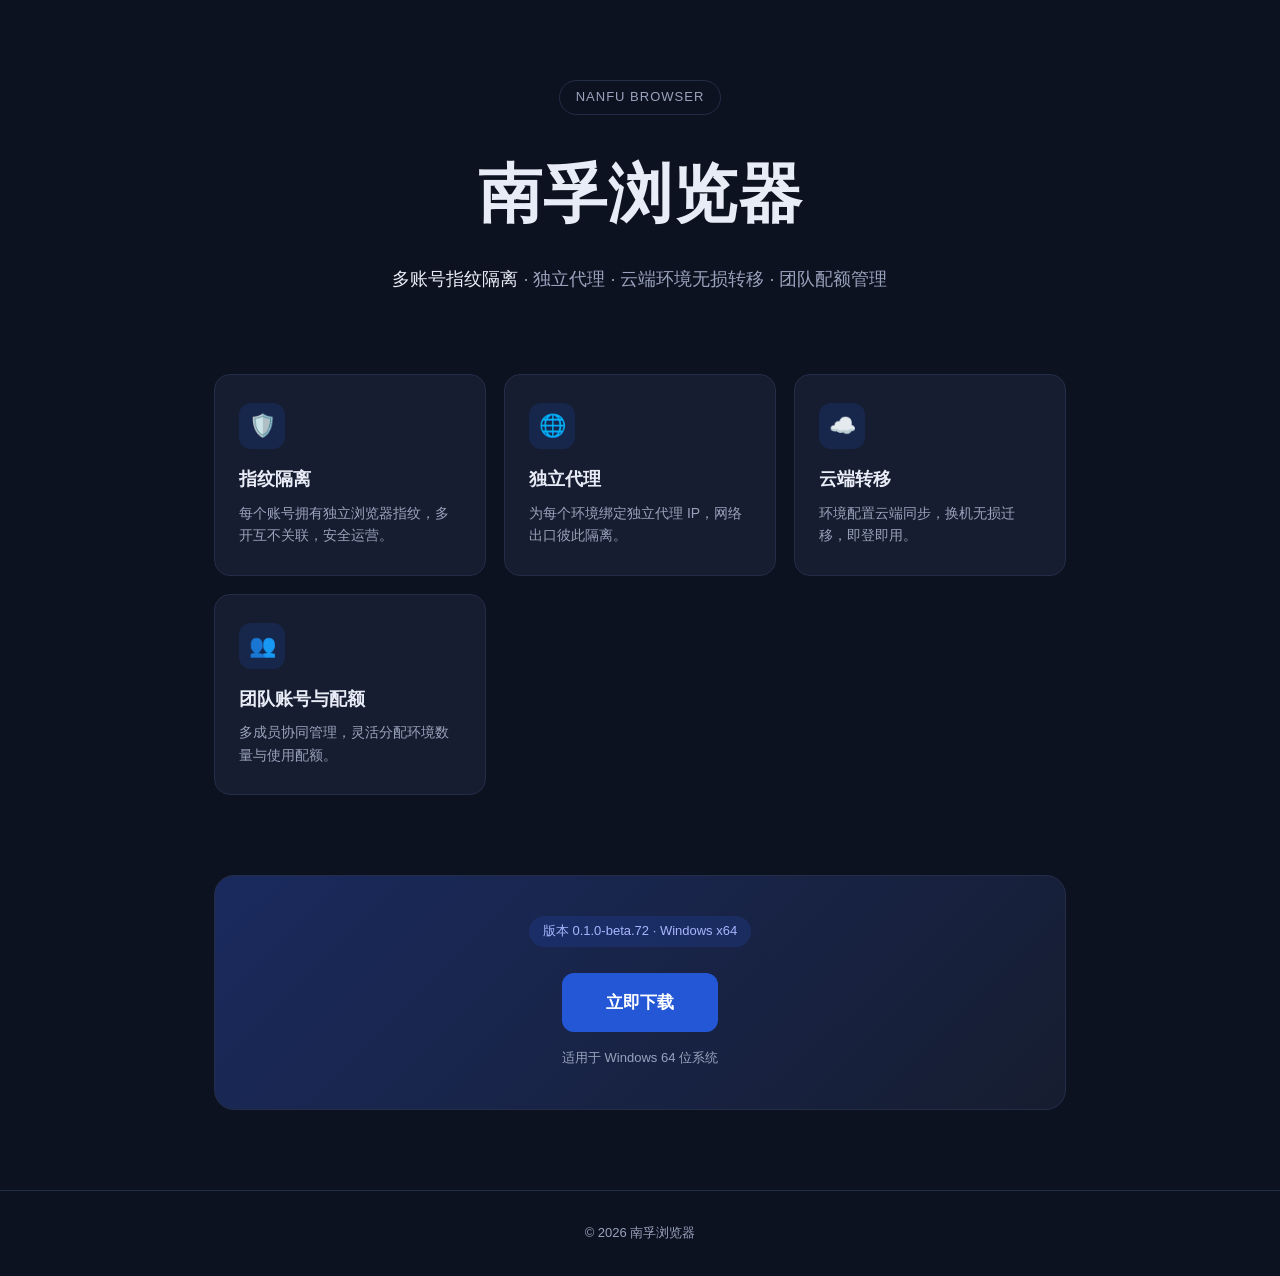
==== index.html @ ed415f82 "Update download page" ====
<!DOCTYPE html>
<html lang="zh-CN">
<head>
<meta charset="UTF-8">
<meta name="viewport" content="width=device-width, initial-scale=1.0">
<title>南孚浏览器</title>
<style>
  :root {
    --primary: #2457D6;
    --bg: #0d1220;
    --card: #161d30;
    --card-hover: #1c2540;
    --text: #e8ecf6;
    --muted: #9aa3bd;
    --border: #242d48;
  }
  * { margin: 0; padding: 0; box-sizing: border-box; }
  body {
    font-family: -apple-system, BlinkMacSystemFont, "Segoe UI", "PingFang SC", "Microsoft YaHei", sans-serif;
    background: var(--bg);
    color: var(--text);
    min-height: 100vh;
    line-height: 1.6;
  }
  .hero {
    max-width: 900px;
    margin: 0 auto;
    padding: 80px 24px 40px;
    text-align: center;
  }
  .logo-badge {
    display: inline-block;
    font-size: 13px;
    letter-spacing: 1px;
    color: var(--muted);
    border: 1px solid var(--border);
    border-radius: 999px;
    padding: 6px 16px;
    margin-bottom: 28px;
  }
  h1 {
    font-size: clamp(40px, 7vw, 64px);
    font-weight: 700;
    letter-spacing: 1px;
  }
  .tagline {
    margin-top: 20px;
    font-size: clamp(15px, 2.4vw, 18px);
    color: var(--muted);
  }
  .tagline span { color: var(--text); }
  .features {
    max-width: 900px;
    margin: 0 auto;
    padding: 40px 24px;
    display: grid;
    grid-template-columns: repeat(auto-fit, minmax(220px, 1fr));
    gap: 18px;
  }
  .card {
    background: var(--card);
    border: 1px solid var(--border);
    border-radius: 16px;
    padding: 28px 24px;
    transition: transform .2s ease, background .2s ease, border-color .2s ease;
  }
  .card:hover {
    background: var(--card-hover);
    border-color: var(--primary);
    transform: translateY(-3px);
  }
  .card .icon {
    width: 46px;
    height: 46px;
    border-radius: 12px;
    background: rgba(36, 87, 214, .16);
    color: #6d94f0;
    display: flex;
    align-items: center;
    justify-content: center;
    font-size: 22px;
    margin-bottom: 16px;
  }
  .card h3 { font-size: 18px; margin-bottom: 8px; }
  .card p { font-size: 14px; color: var(--muted); }
  .download {
    max-width: 900px;
    margin: 0 auto;
    padding: 40px 24px 80px;
    text-align: center;
  }
  .download-card {
    background: linear-gradient(135deg, #1a2a5e, #161d30);
    border: 1px solid var(--border);
    border-radius: 20px;
    padding: 40px 28px;
  }
  .version {
    display: inline-block;
    font-size: 13px;
    color: #a8b6ff;
    background: rgba(36, 87, 214, .18);
    border-radius: 999px;
    padding: 5px 14px;
    margin-bottom: 18px;
  }
  .btn {
    display: inline-block;
    background: var(--primary);
    color: #fff;
    text-decoration: none;
    font-size: 17px;
    font-weight: 600;
    padding: 16px 44px;
    border-radius: 12px;
    transition: background .2s ease, transform .2s ease;
    margin-top: 8px;
  }
  .btn:hover { background: #1c47b8; transform: translateY(-2px); }
  .hint { margin-top: 16px; font-size: 13px; color: var(--muted); }
  footer {
    text-align: center;
    padding: 32px 24px;
    font-size: 13px;
    color: var(--muted);
    border-top: 1px solid var(--border);
  }
</style>
</head>
<body>
  <div class="hero">
    <div class="logo-badge">NANFU BROWSER</div>
    <h1>南孚浏览器</h1>
    <p class="tagline"><span>多账号指纹隔离</span> · 独立代理 · 云端环境无损转移 · 团队配额管理</p>
  </div>

  <div class="features">
    <div class="card">
      <div class="icon">🛡️</div>
      <h3>指纹隔离</h3>
      <p>每个账号拥有独立浏览器指纹，多开互不关联，安全运营。</p>
    </div>
    <div class="card">
      <div class="icon">🌐</div>
      <h3>独立代理</h3>
      <p>为每个环境绑定独立代理 IP，网络出口彼此隔离。</p>
    </div>
    <div class="card">
      <div class="icon">☁️</div>
      <h3>云端转移</h3>
      <p>环境配置云端同步，换机无损迁移，即登即用。</p>
    </div>
    <div class="card">
      <div class="icon">👥</div>
      <h3>团队账号与配额</h3>
      <p>多成员协同管理，灵活分配环境数量与使用配额。</p>
    </div>
  </div>

  <div class="download">
    <div class="download-card">
      <div class="version">版本 0.1.0-beta.72 · Windows x64</div>
      <div>
        <a class="btn" href="https://dl.xzckfn.eu.cc/nanfu/0.1.0-beta.72/win-x64/%E5%8D%97%E5%AD%9A%E6%B5%8F%E8%A7%88%E5%99%A8_0.1.0-beta.72_x64-setup.exe">立即下载</a>
      </div>
      <p class="hint">适用于 Windows 64 位系统</p>
    </div>
  </div>

  <footer>
    © 2026 南孚浏览器
  </footer>
</body>
</html>
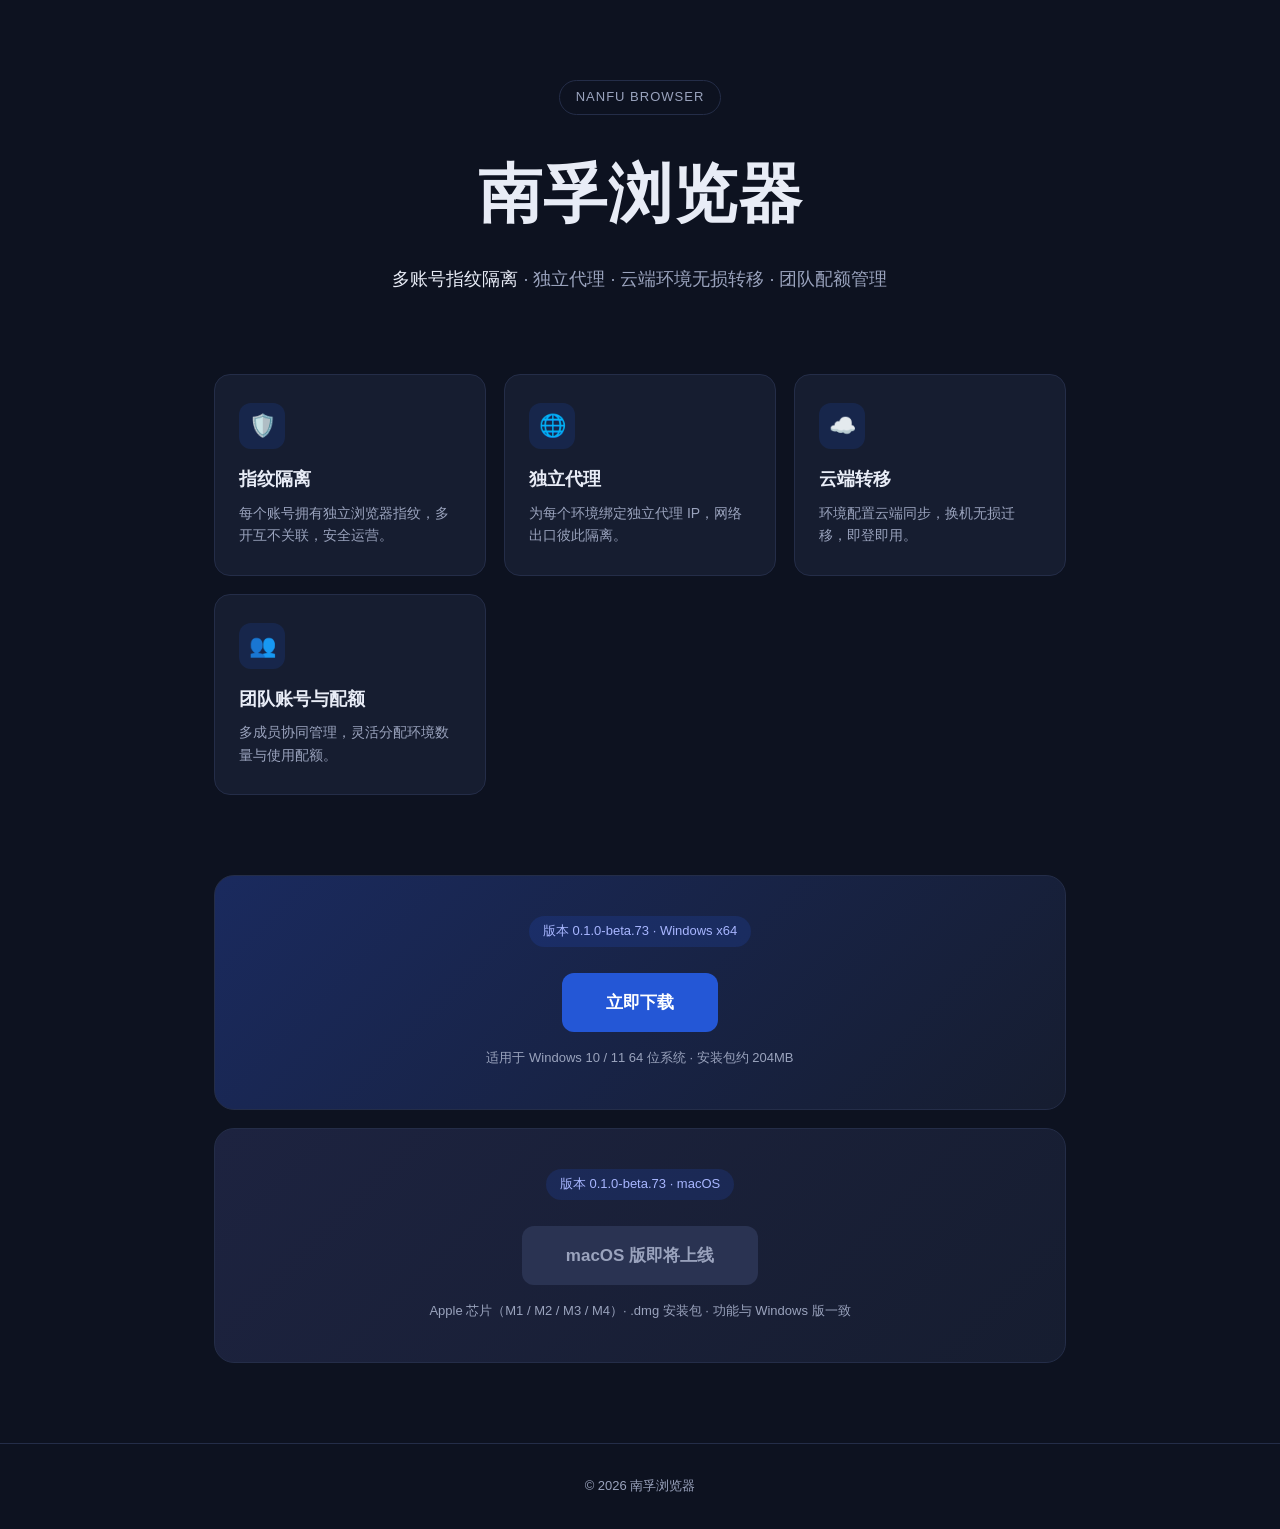
==== commit c6b21cf7: "publish 0.1.0-beta.73 for Windows; macOS coming soon" ====
--- a/index.html
+++ b/index.html
@@ -117,6 +117,9 @@
     margin-top: 8px;
   }
   .btn:hover { background: #1c47b8; transform: translateY(-2px); }
+  .btn.disabled { background: #2a3352; color: var(--muted); cursor: default; pointer-events: none; transform: none; }
+  .download-card + .download-card { margin-top: 18px; }
+  .download-card.mac { background: linear-gradient(135deg, #1d2340, #161d30); }
   .hint { margin-top: 16px; font-size: 13px; color: var(--muted); }
   footer {
     text-align: center;
@@ -159,11 +162,18 @@
 
   <div class="download">
     <div class="download-card">
-      <div class="version">版本 0.1.0-beta.72 · Windows x64</div>
+      <div class="version">版本 0.1.0-beta.73 · Windows x64</div>
       <div>
-        <a class="btn" href="https://dl.xzckfn.eu.cc/nanfu/0.1.0-beta.72/win-x64/%E5%8D%97%E5%AD%9A%E6%B5%8F%E8%A7%88%E5%99%A8_0.1.0-beta.72_x64-setup.exe">立即下载</a>
+        <a class="btn" href="https://dl.xzckfn.eu.cc/nanfu/0.1.0-beta.73/win-x64/%E5%8D%97%E5%AD%9A%E6%B5%8F%E8%A7%88%E5%99%A8_0.1.0-beta.73_x64-setup.exe">立即下载</a>
       </div>
-      <p class="hint">适用于 Windows 64 位系统</p>
+      <p class="hint">适用于 Windows 10 / 11 64 位系统 · 安装包约 204MB</p>
+    </div>
+    <div class="download-card mac">
+      <div class="version">版本 0.1.0-beta.73 · macOS</div>
+      <div>
+        <span class="btn disabled">macOS 版即将上线</span>
+      </div>
+      <p class="hint">Apple 芯片（M1 / M2 / M3 / M4）· .dmg 安装包 · 功能与 Windows 版一致</p>
     </div>
   </div>
 
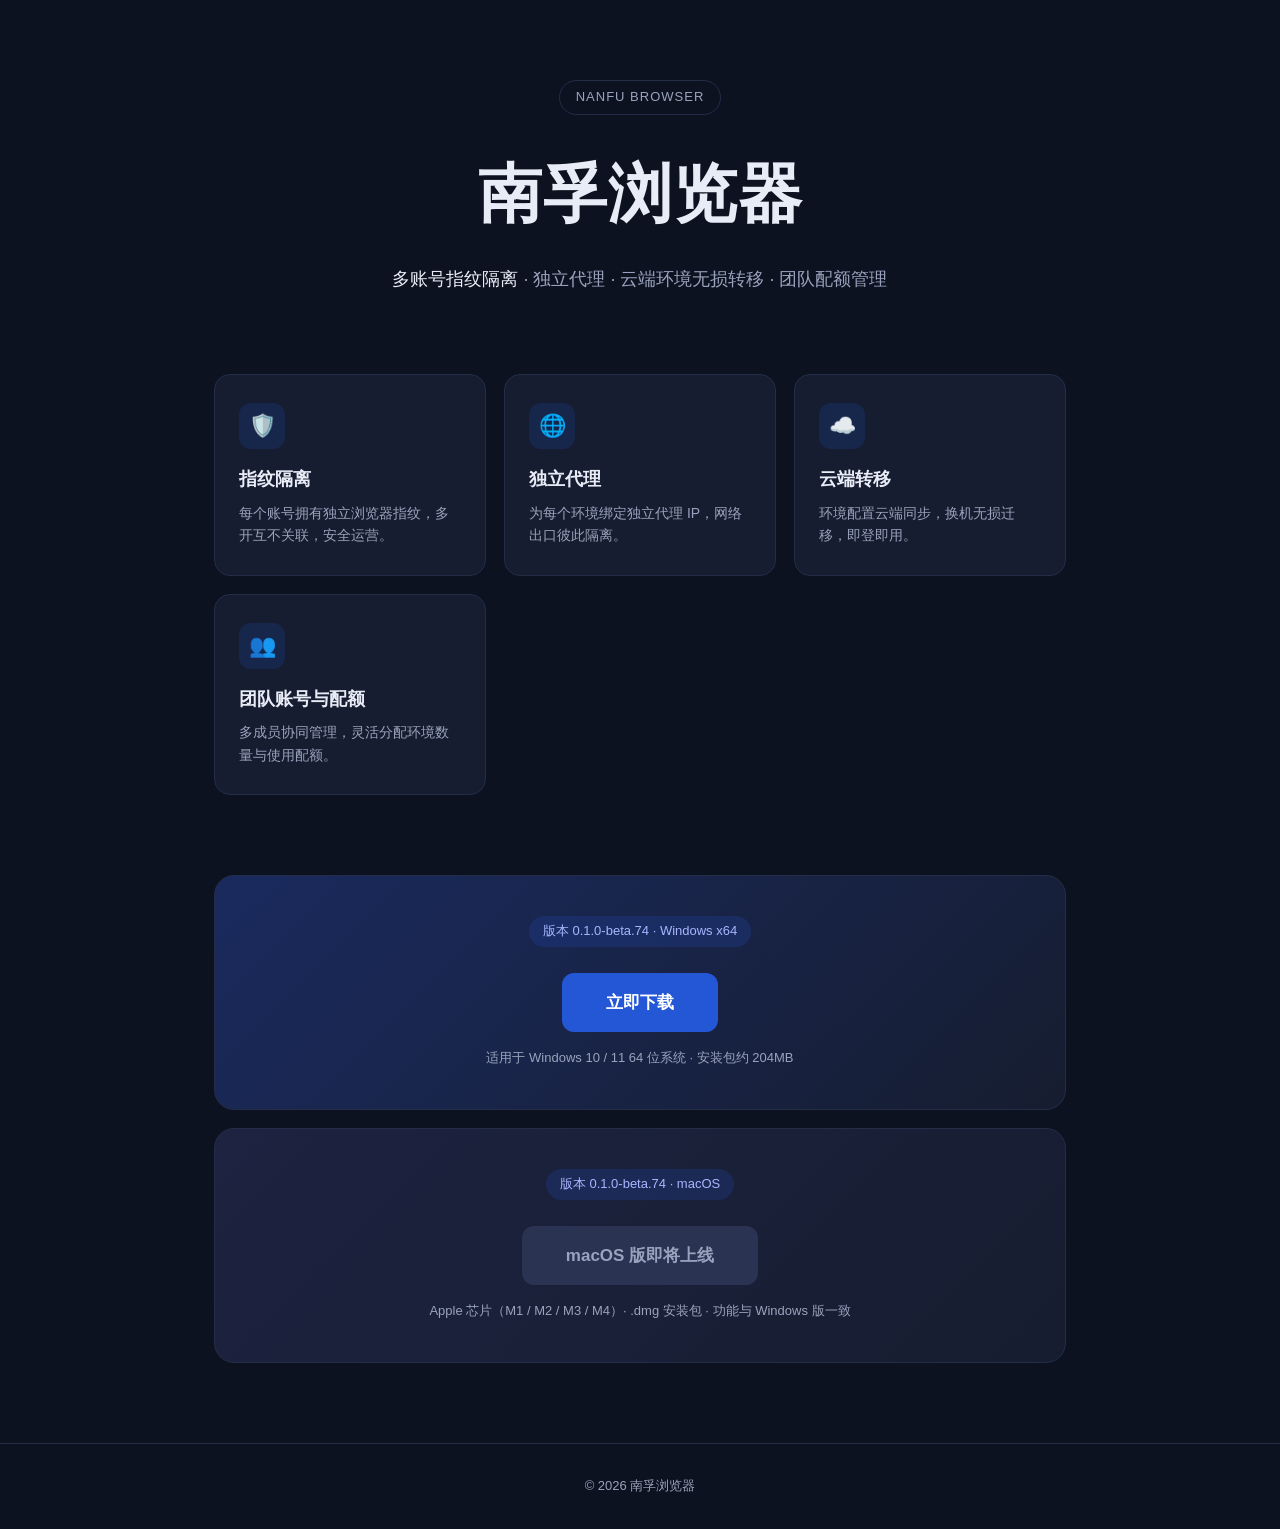
==== commit 34b9d6fd: "publish 0.1.0-beta.74 (polished UI)" ====
--- a/index.html
+++ b/index.html
@@ -162,14 +162,14 @@
 
   <div class="download">
     <div class="download-card">
-      <div class="version">版本 0.1.0-beta.73 · Windows x64</div>
+      <div class="version">版本 0.1.0-beta.74 · Windows x64</div>
       <div>
-        <a class="btn" href="https://dl.xzckfn.eu.cc/nanfu/0.1.0-beta.73/win-x64/%E5%8D%97%E5%AD%9A%E6%B5%8F%E8%A7%88%E5%99%A8_0.1.0-beta.73_x64-setup.exe">立即下载</a>
+        <a class="btn" href="https://dl.xzckfn.eu.cc/nanfu/0.1.0-beta.74/win-x64/%E5%8D%97%E5%AD%9A%E6%B5%8F%E8%A7%88%E5%99%A8_0.1.0-beta.74_x64-setup.exe">立即下载</a>
       </div>
       <p class="hint">适用于 Windows 10 / 11 64 位系统 · 安装包约 204MB</p>
     </div>
     <div class="download-card mac">
-      <div class="version">版本 0.1.0-beta.73 · macOS</div>
+      <div class="version">版本 0.1.0-beta.74 · macOS</div>
       <div>
         <span class="btn disabled">macOS 版即将上线</span>
       </div>
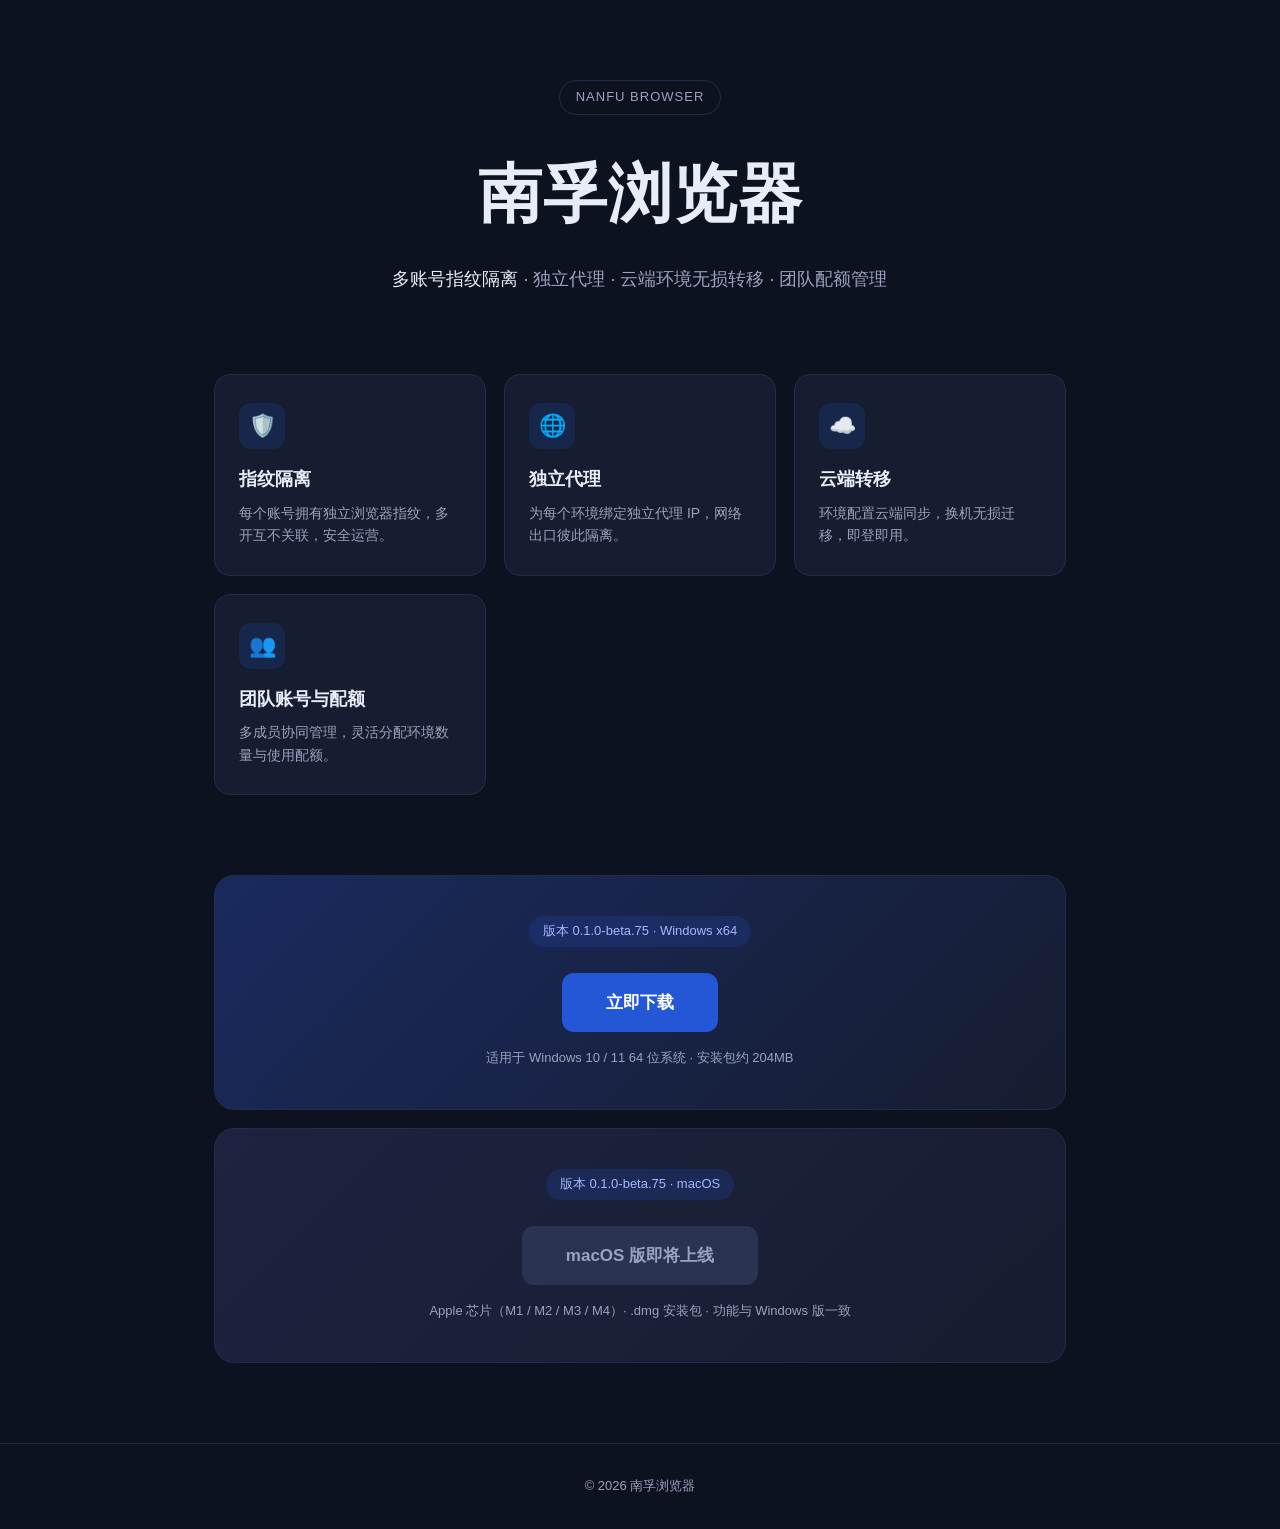
==== commit ca45575b: "publish 0.1.0-beta.75" ====
--- a/index.html
+++ b/index.html
@@ -162,14 +162,14 @@
 
   <div class="download">
     <div class="download-card">
-      <div class="version">版本 0.1.0-beta.74 · Windows x64</div>
+      <div class="version">版本 0.1.0-beta.75 · Windows x64</div>
       <div>
-        <a class="btn" href="https://dl.xzckfn.eu.cc/nanfu/0.1.0-beta.74/win-x64/%E5%8D%97%E5%AD%9A%E6%B5%8F%E8%A7%88%E5%99%A8_0.1.0-beta.74_x64-setup.exe">立即下载</a>
+        <a class="btn" href="https://dl.xzckfn.eu.cc/nanfu/0.1.0-beta.75/win-x64/%E5%8D%97%E5%AD%9A%E6%B5%8F%E8%A7%88%E5%99%A8_0.1.0-beta.75_x64-setup.exe">立即下载</a>
       </div>
       <p class="hint">适用于 Windows 10 / 11 64 位系统 · 安装包约 204MB</p>
     </div>
     <div class="download-card mac">
-      <div class="version">版本 0.1.0-beta.74 · macOS</div>
+      <div class="version">版本 0.1.0-beta.75 · macOS</div>
       <div>
         <span class="btn disabled">macOS 版即将上线</span>
       </div>
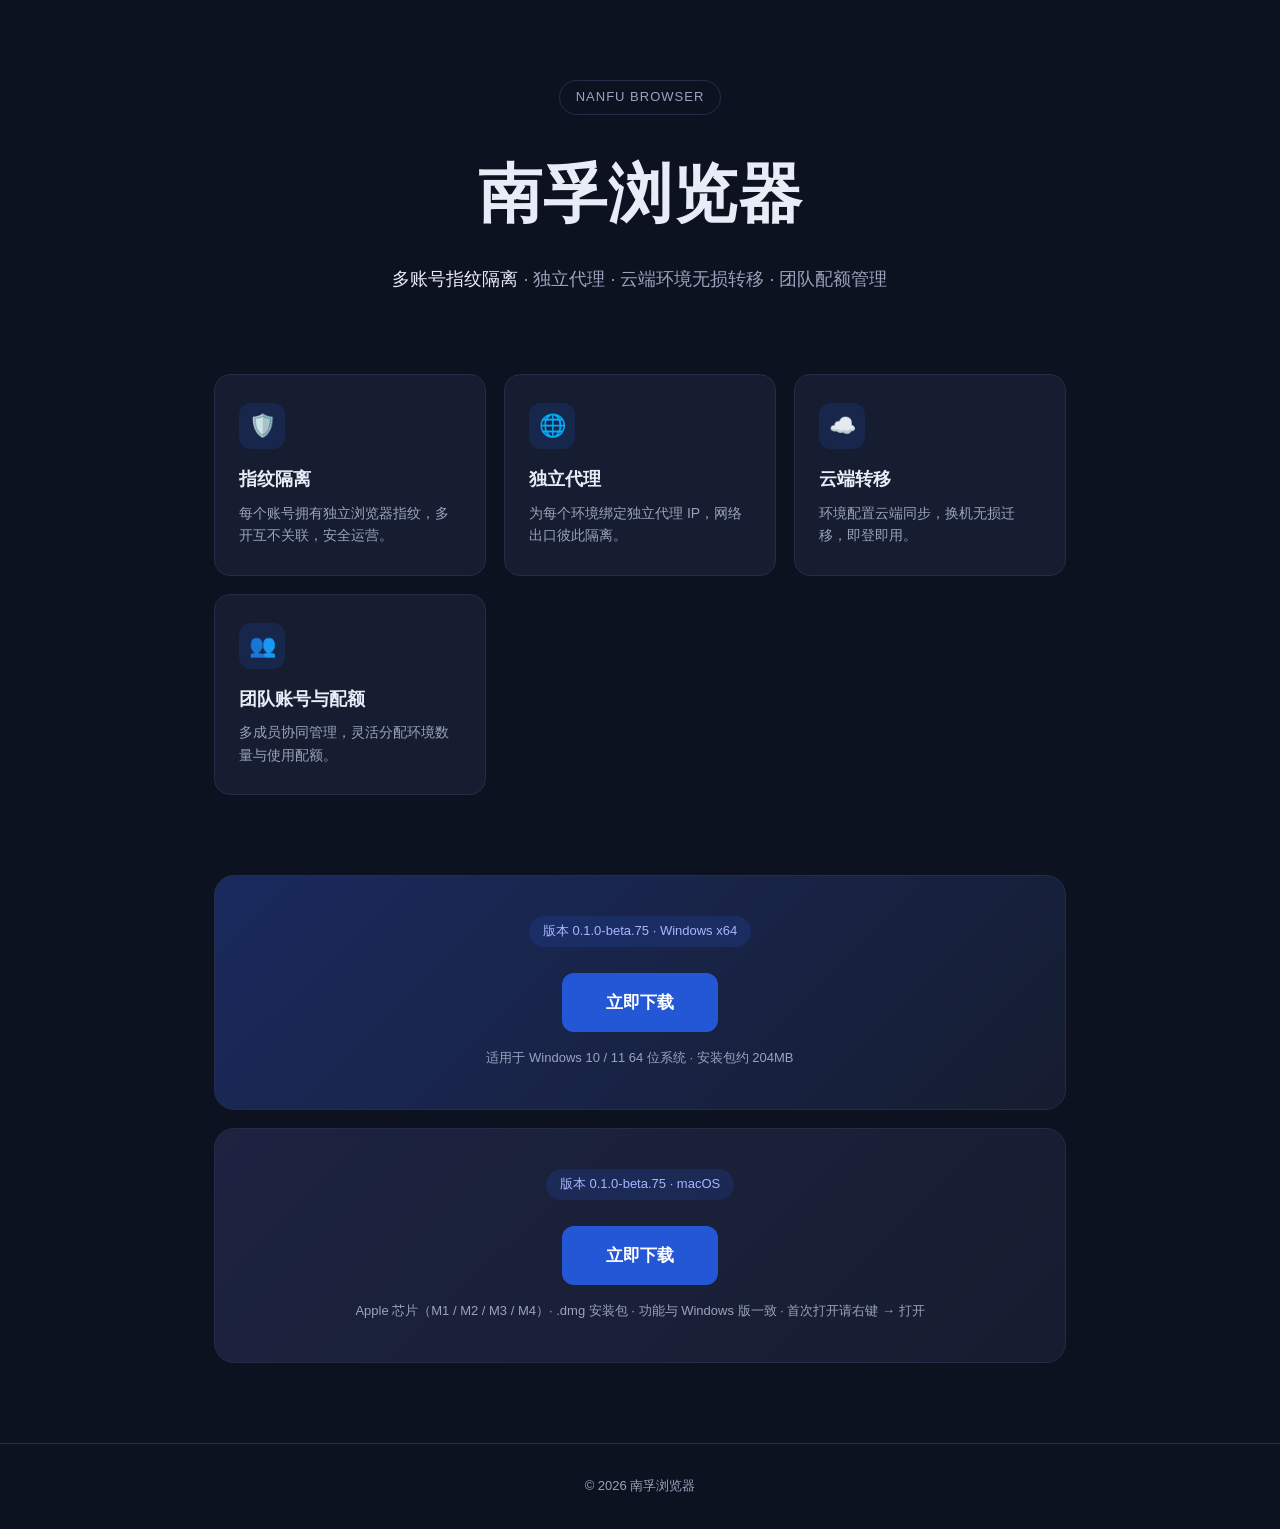
==== commit 90e9ce20: "publish macOS arm64 dmg for 0.1.0-beta.75" ====
--- a/index.html
+++ b/index.html
@@ -171,9 +171,9 @@
     <div class="download-card mac">
       <div class="version">版本 0.1.0-beta.75 · macOS</div>
       <div>
-        <span class="btn disabled">macOS 版即将上线</span>
+        <a class="btn" href="https://dl.xzckfn.eu.cc/nanfu/0.1.0-beta.75/mac-arm/Nanfu_0.1.0-beta.75_arm64.dmg" download="南孚浏览器_0.1.0-beta.75_arm64.dmg">立即下载</a>
       </div>
-      <p class="hint">Apple 芯片（M1 / M2 / M3 / M4）· .dmg 安装包 · 功能与 Windows 版一致</p>
+      <p class="hint">Apple 芯片（M1 / M2 / M3 / M4）· .dmg 安装包 · 功能与 Windows 版一致 · 首次打开请右键 → 打开</p>
     </div>
   </div>
 
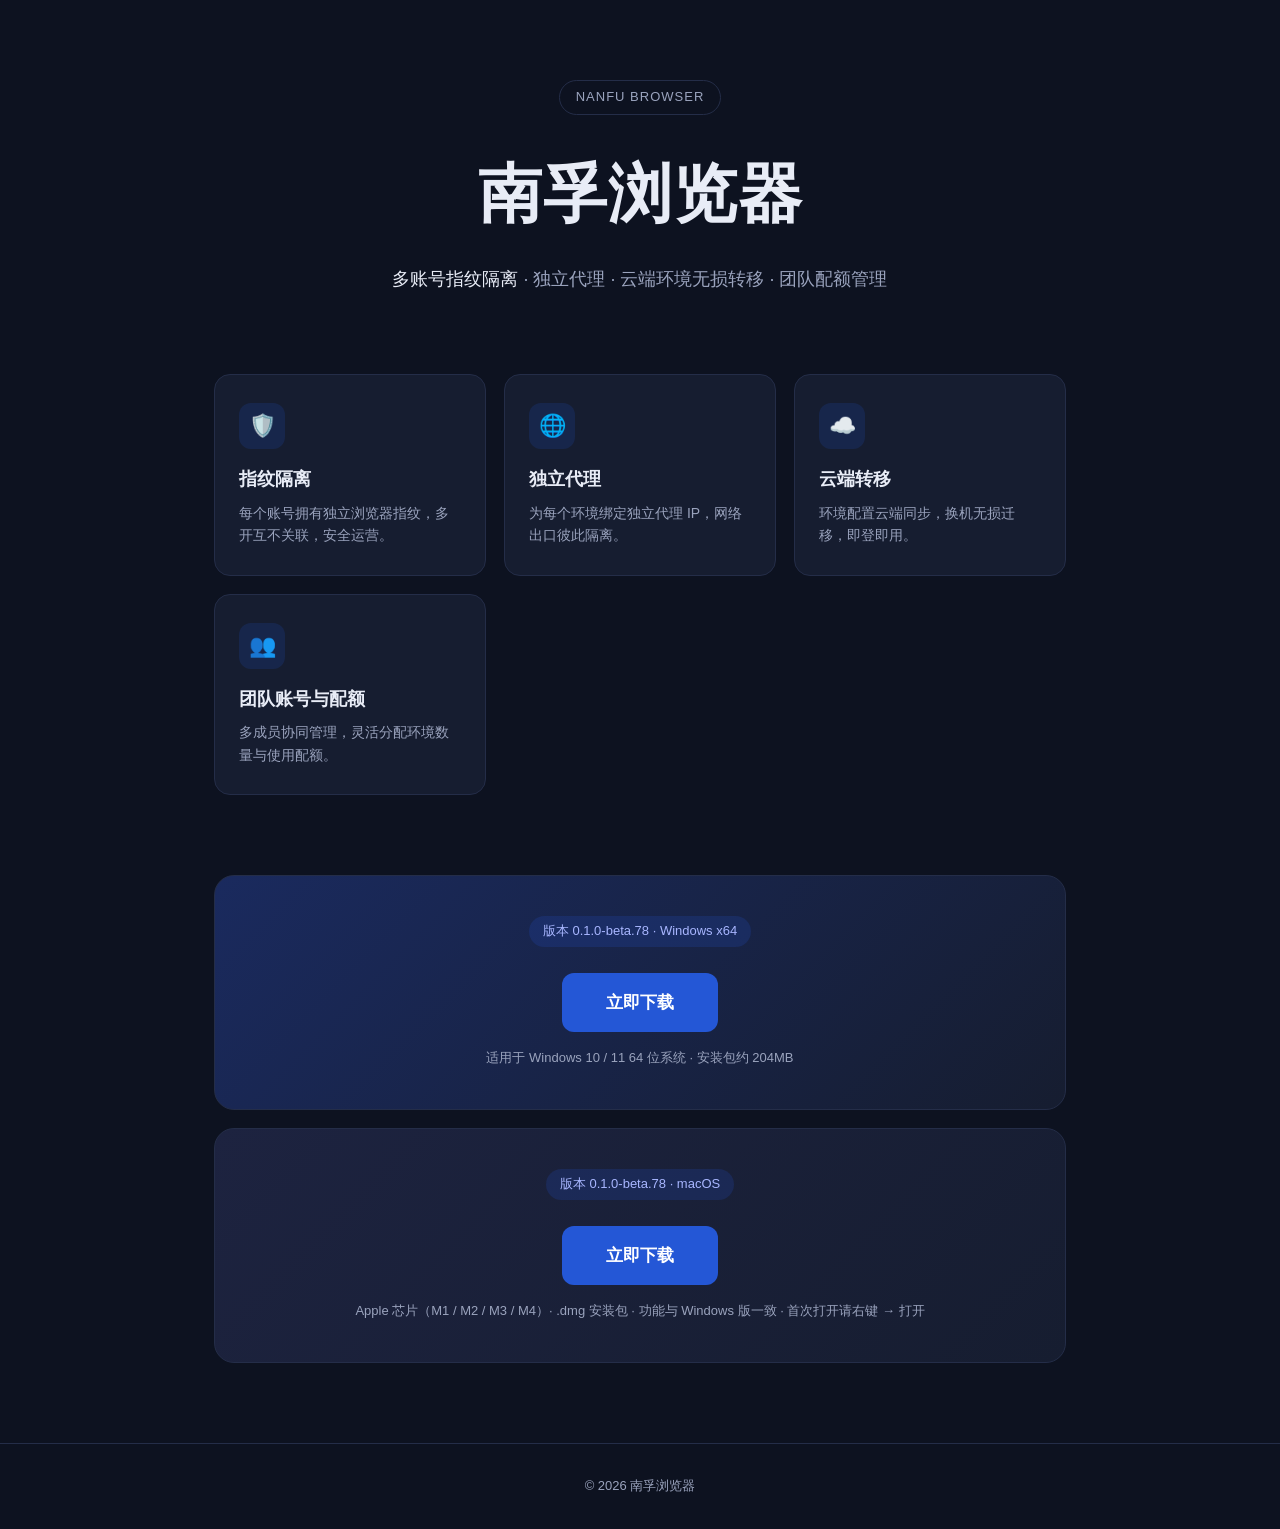
==== commit 7ffd72b9: "publish 0.1.0-beta.78" ====
--- a/index.html
+++ b/index.html
@@ -162,16 +162,16 @@
 
   <div class="download">
     <div class="download-card">
-      <div class="version">版本 0.1.0-beta.75 · Windows x64</div>
+      <div class="version">版本 0.1.0-beta.78 · Windows x64</div>
       <div>
-        <a class="btn" href="https://dl.xzckfn.eu.cc/nanfu/0.1.0-beta.75/win-x64/%E5%8D%97%E5%AD%9A%E6%B5%8F%E8%A7%88%E5%99%A8_0.1.0-beta.75_x64-setup.exe">立即下载</a>
+        <a class="btn" href="https://dl.xzckfn.eu.cc/nanfu/0.1.0-beta.78/win-x64/%E5%8D%97%E5%AD%9A%E6%B5%8F%E8%A7%88%E5%99%A8_0.1.0-beta.78_x64-setup.exe">立即下载</a>
       </div>
       <p class="hint">适用于 Windows 10 / 11 64 位系统 · 安装包约 204MB</p>
     </div>
     <div class="download-card mac">
-      <div class="version">版本 0.1.0-beta.75 · macOS</div>
+      <div class="version">版本 0.1.0-beta.78 · macOS</div>
       <div>
-        <a class="btn" href="https://dl.xzckfn.eu.cc/nanfu/0.1.0-beta.75/mac-arm/Nanfu_0.1.0-beta.75_arm64.dmg" download="南孚浏览器_0.1.0-beta.75_arm64.dmg">立即下载</a>
+        <a class="btn" href="https://dl.xzckfn.eu.cc/nanfu/0.1.0-beta.78/mac-arm/Nanfu_0.1.0-beta.78_arm64.dmg" download="南孚浏览器_0.1.0-beta.78_arm64.dmg">立即下载</a>
       </div>
       <p class="hint">Apple 芯片（M1 / M2 / M3 / M4）· .dmg 安装包 · 功能与 Windows 版一致 · 首次打开请右键 → 打开</p>
     </div>
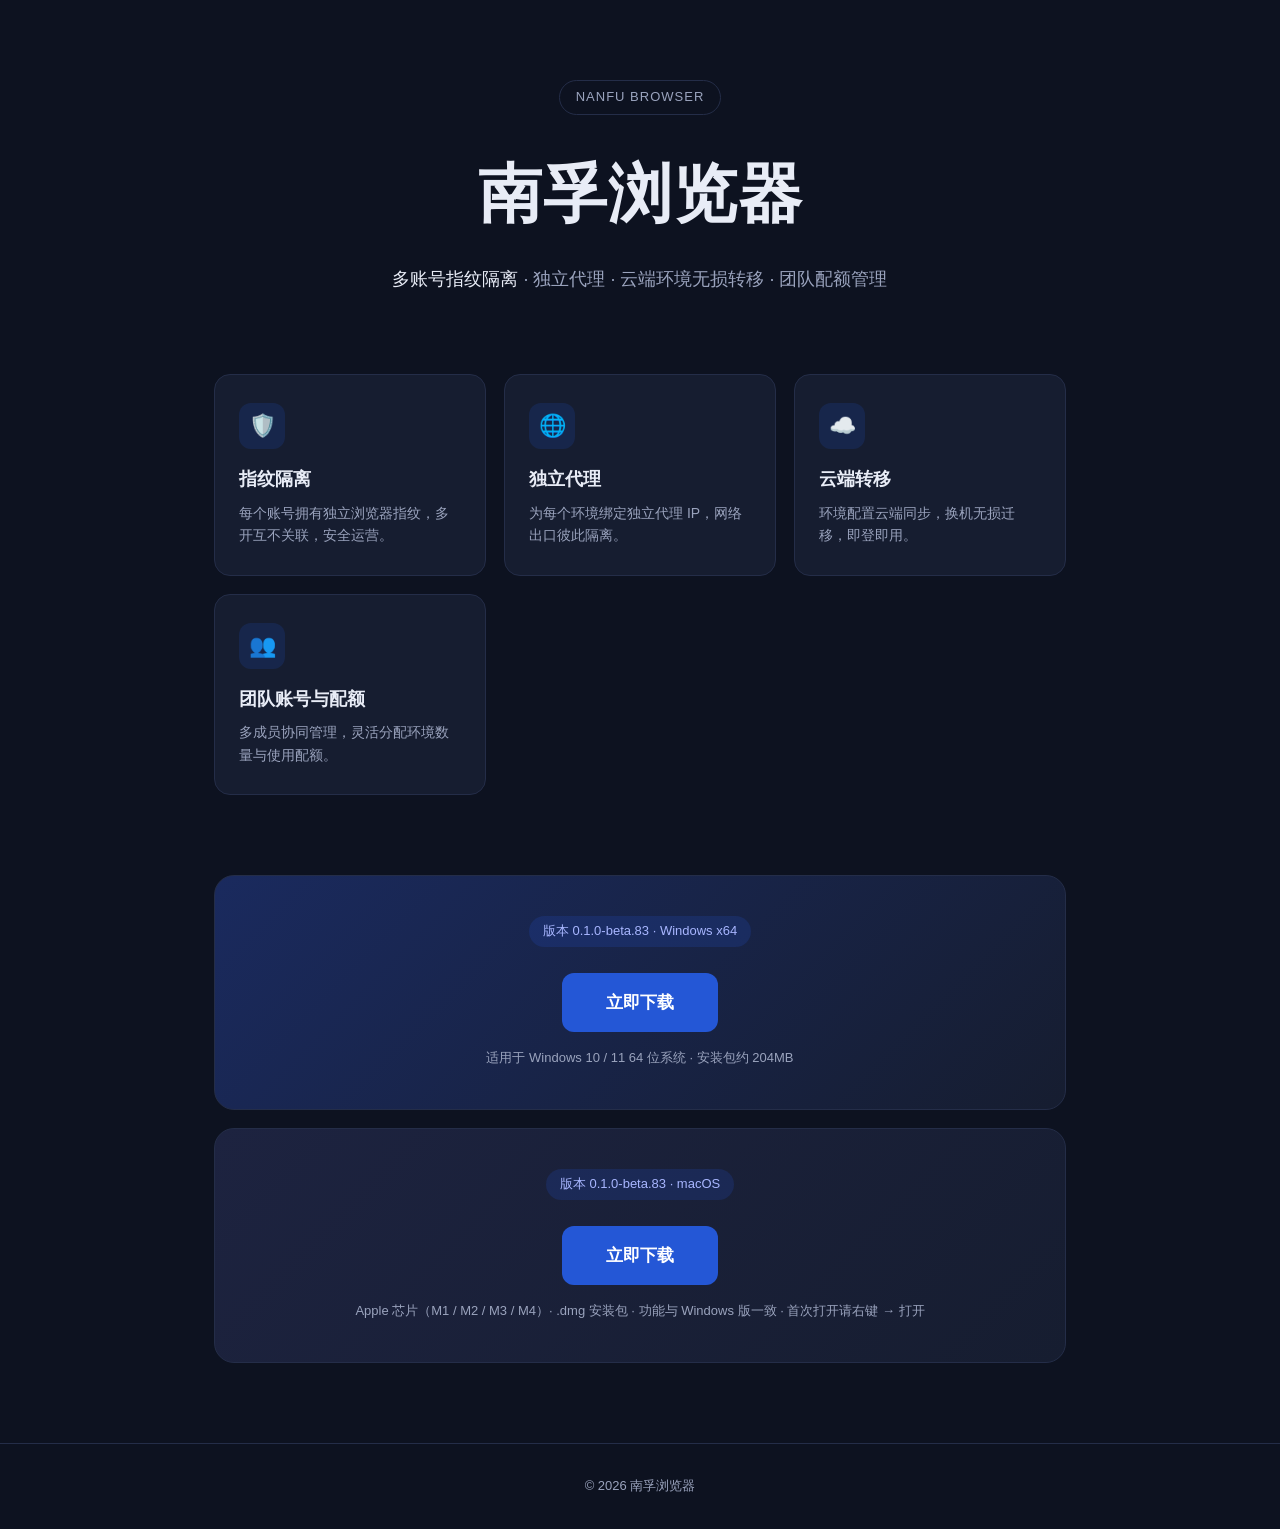
==== commit acaf1580: "publish 0.1.0-beta.83 for Windows and macOS" ====
--- a/index.html
+++ b/index.html
@@ -162,16 +162,16 @@
 
   <div class="download">
     <div class="download-card">
-      <div class="version">版本 0.1.0-beta.78 · Windows x64</div>
+      <div class="version">版本 0.1.0-beta.83 · Windows x64</div>
       <div>
-        <a class="btn" href="https://dl.xzckfn.eu.cc/nanfu/0.1.0-beta.78/win-x64/%E5%8D%97%E5%AD%9A%E6%B5%8F%E8%A7%88%E5%99%A8_0.1.0-beta.78_x64-setup.exe">立即下载</a>
+        <a class="btn" href="https://dl.xzckfn.eu.cc/nanfu/0.1.0-beta.83/win-x64/%E5%8D%97%E5%AD%9A%E6%B5%8F%E8%A7%88%E5%99%A8_0.1.0-beta.83_x64-setup.exe">立即下载</a>
       </div>
       <p class="hint">适用于 Windows 10 / 11 64 位系统 · 安装包约 204MB</p>
     </div>
     <div class="download-card mac">
-      <div class="version">版本 0.1.0-beta.78 · macOS</div>
+      <div class="version">版本 0.1.0-beta.83 · macOS</div>
       <div>
-        <a class="btn" href="https://dl.xzckfn.eu.cc/nanfu/0.1.0-beta.78/mac-arm/Nanfu_0.1.0-beta.78_arm64.dmg" download="南孚浏览器_0.1.0-beta.78_arm64.dmg">立即下载</a>
+        <a class="btn" href="https://dl.xzckfn.eu.cc/nanfu/0.1.0-beta.83/mac-arm/Nanfu_0.1.0-beta.83_arm64.dmg" download="南孚浏览器_0.1.0-beta.83_arm64.dmg">立即下载</a>
       </div>
       <p class="hint">Apple 芯片（M1 / M2 / M3 / M4）· .dmg 安装包 · 功能与 Windows 版一致 · 首次打开请右键 → 打开</p>
     </div>
